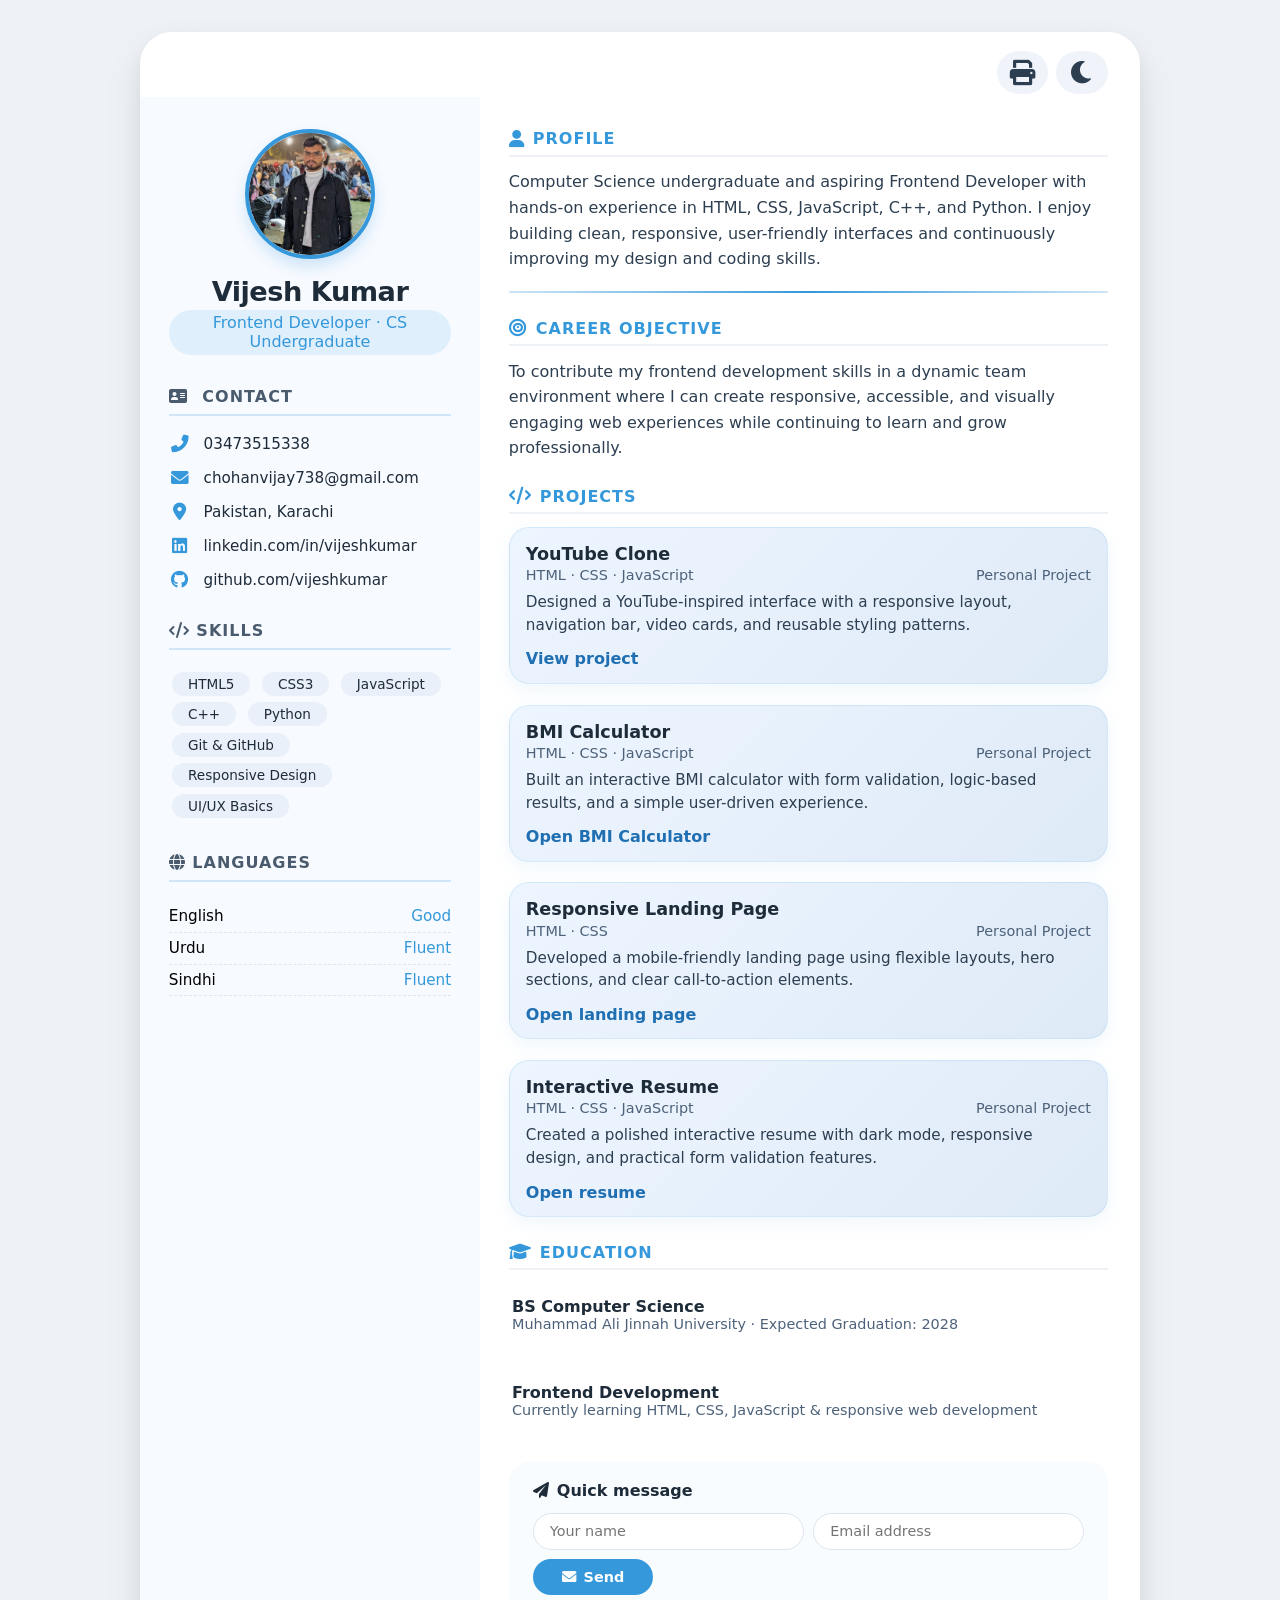
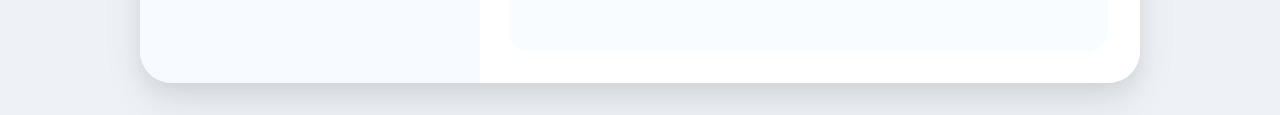
==== index.html @ eca94dfa "Add files via upload" ====
<!DOCTYPE html>
<html lang="en">

<head>
    <meta charset="UTF-8">
    <meta name="viewport" content="width=device-width, initial-scale=1.0">
    <title>Interactive Resume</title>
    <!-- Font Awesome for icons -->
    <link rel="stylesheet" href="https://cdnjs.cloudflare.com/ajax/libs/font-awesome/6.0.0-beta3/css/all.min.css">
    <link rel="stylesheet" href="style.css">
    
</head>

<body>

    <div class="resume-card" id="resumeCard">
        <!-- top bar with theme toggle -->
        <div class="top-bar">
            <div class="theme-actions">
                <button type="button" class="theme-toggle" id="printResume" aria-label="Print resume" title="Print resume">
                    <i class="fas fa-print"></i>
                </button>
                <button type="button" class="theme-toggle" id="themeToggle" aria-label="Toggle dark mode" title="Toggle dark mode">
                    <i class="fas fa-moon"></i>
                </button>
            </div>
        </div>

        <!-- main grid -->
        <div class="resume-grid">
            <!-- LEFT SIDEBAR -->
            <aside class="sidebar">
                <div class="avatar">
                    <!-- using a placeholder avatar (Font Awesome user-circle) -->
                    <!-- <div
                        class="legacy-inline-2">
                       <i class="fas fa-user-circle" class="legacy-inline-3"></i>
                    </div> -->
                    <img src="WhatsApp Image 2026-09-03 at 3.15.26 PM.jpeg" alt="Vijesh">
                    <h2>Vijesh Kumar</h2>
                    <span class="title">Frontend Developer · CS Undergraduate</span>
                </div>

                <div class="info-section">
                    <h3><i class="fas fa-address-card section-icon"></i> Contact</h3>
                    <div class="info-item"><i class="fas fa-phone-alt"></i> 03473515338 </div>
                    <div class="info-item"><i class="fas fa-envelope"></i> <a href="mailto:chohanvijay738@gmail.com"
                            class="contact-link">chohanvijay738@gmail.com</a></div>
                    <div class="info-item"><i class="fas fa-map-marker-alt"></i> Pakistan, Karachi</div>
                    <div class="info-item"><i class="fab fa-linkedin"></i> <a
                            href="https://www.linkedin.com/in/vijeshkumar" target="_blank" rel="noopener"
                            class="contact-link">linkedin.com/in/vijeshkumar</a></div>
                    <div class="info-item"><i class="fab fa-github"></i> <a href="https://github.com/vijeshkumar"
                            target="_blank" rel="noopener" class="contact-link">github.com/vijeshkumar</a></div>
                </div>

                <div class="info-section">
                    <h3><i class="fas fa-code"></i> Skills</h3>
                    <div>
                        <span class="skill-tag">HTML5</span>
                        <span class="skill-tag">CSS3</span>
                        <span class="skill-tag">JavaScript</span>
                        <span class="skill-tag">C++</span>
                        <span class="skill-tag">Python</span>
                        <span class="skill-tag">Git & GitHub</span>
                        <span class="skill-tag">Responsive Design</span>
                        <span class="skill-tag">UI/UX Basics</span>
                    </div>
                </div>

                <div class="info-section">
                    <h3><i class="fas fa-globe"></i> Languages</h3>
                    <div class="lang-item"><span>English</span> <span>Good</span></div>
                    <div class="lang-item"><span>Urdu</span> <span>Fluent</span></div>
                    <div class="lang-item"><span>Sindhi</span> <span>Fluent</span></div>
                </div>
            </aside>

            <!-- RIGHT MAIN CONTENT -->
            <main class="main-content">
                <!-- Profile -->
                <h3><i class="fas fa-user"></i> Profile</h3>
                <p class="profile-text">Computer Science undergraduate and aspiring Frontend Developer with hands-on
                    experience in HTML, CSS, JavaScript, C++, and Python. I enjoy building clean, responsive,
                    user-friendly interfaces and continuously improving my design and coding skills.</p>

                <div class="separator"></div>

                <!-- Career Objective -->
                <h3><i class="fas fa-bullseye"></i> Career Objective</h3>
                <p class="profile-text">To contribute my frontend development skills in a dynamic team environment where I can create responsive, accessible, and visually engaging web experiences while continuing to learn and grow professionally.</p>

                <!-- Projects -->
                <h3><i class="fas fa-code"></i> Projects</h3>

                <div class="exp-item">
                    <h4>YouTube Clone</h4>
                    <div class="sub"><span>HTML · CSS · JavaScript</span> <span>Personal Project</span></div>
                    <p>Designed a YouTube-inspired interface with a responsive layout, navigation bar, video cards, and reusable styling patterns.</p>
                    <a class="project-link" href="#" target="_blank" rel="noopener noreferrer">View project</a>
                </div>

                <div class="exp-item">
                    <h4>BMI Calculator</h4>
                    <div class="sub"><span>HTML · CSS · JavaScript</span> <span>Personal Project</span></div>
                    <p>Built an interactive BMI calculator with form validation, logic-based results, and a simple user-driven experience.</p>
                    <a class="project-link" href="http://127.0.0.1:5502/project2-BMI-Calculator.html" target="_blank" rel="noopener noreferrer">Open BMI Calculator</a>
                </div>

                <div class="exp-item">
                    <h4>Responsive Landing Page</h4>
                    <div class="sub"><span>HTML · CSS</span> <span>Personal Project</span></div>
                    <p>Developed a mobile-friendly landing page using flexible layouts, hero sections, and clear call-to-action elements.</p>
                    <a class="project-link" href="http://127.0.0.1:5501/task1.html" target="_blank" rel="noopener noreferrer">Open landing page</a>
                </div>

                <div class="exp-item">
                    <h4>Interactive Resume</h4>
                    <div class="sub"><span>HTML · CSS · JavaScript</span> <span>Personal Project</span></div>
                    <p>Created a polished interactive resume with dark mode, responsive design, and practical form validation features.</p>
                    <a class="project-link" href="http://127.0.0.1:5500/resume.html" target="_blank" rel="noopener noreferrer">Open resume</a>
                </div>


                <!-- Education -->
                <h3><i class="fas fa-graduation-cap"></i> Education</h3>
                <div class="edu-item">
                    <h4>BS Computer Science</h4>
                    <div class="meta">Muhammad Ali Jinnah University · Expected Graduation: 2028</div>
                </div>

                <div class="edu-item">
                    <h4>Frontend Development</h4>
                    <div class="meta">Currently learning HTML, CSS, JavaScript & responsive web development</div>
                </div>



                <!-- interactive form (JavaScript) -->
                <div class="contact-form" id="contactForm">
                    <h4><i class="fas fa-paper-plane"></i> Quick message</h4>
                    <div class="form-row">
                        <input type="text" id="nameInput" placeholder="Your name" aria-label="Your name">
                        <input type="email" id="emailInput" placeholder="Email address" aria-label="Email address">
                        <button type="button" id="sendBtn"><i class="fas fa-envelope"></i> Send</button>
                    </div>
                    <div id="formFeedback"></div>
                </div>
            </main>
        </div>
    </div>

    
<script src="script.js"></script>    

</body>

</html>
---- style.css ----
* {
    margin: 0;
    padding: 0;
    box-sizing: border-box;
    font-family: 'Segoe UI', Roboto, system-ui, sans-serif;
}

body {
    background: #eef2f7;
    display: flex;
    justify-content: center;
    align-items: center;
    min-height: 100vh;
    padding: 2rem 1rem;
    transition: background 0.3s ease;
}

/* dark mode body */
body.dark {
    background: #1e2630;
}

/* ----- RESUME CARD ----- */
.resume-card {
    max-width: 1000px;
    width: 100%;
    background: #ffffff;
    border-radius: 32px;
    box-shadow: 0 20px 40px rgba(0, 0, 0, 0.08), 0 8px 20px rgba(0, 0, 0, 0.06);
    overflow: hidden;
    transition: background 0.3s ease, box-shadow 0.3s ease;
}

body.dark .resume-card {
    background: #2a333f;
    box-shadow: 0 20px 40px rgba(0, 0, 0, 0.4);
}

/* ----- TOP BAR (theme toggle) ----- */
.top-bar {
    display: flex;
    justify-content: flex-end;
    padding: 1.2rem 2rem 0.2rem 2rem;
}

.theme-toggle {
    background: none;
    border: none;
    font-size: 1.6rem;
    color: #2c3e50;
    cursor: pointer;
    transition: transform 0.2s ease, color 0.2s ease;
    padding: 0.4rem 0.8rem;
    border-radius: 40px;
    background: #f0f4fa;
}

body.dark .theme-toggle {
    color: #f1c40f;
    background: #3a4553;
}

.theme-toggle:hover {
    transform: scale(1.1);
}

/* ----- LAYOUT: 2 columns ----- */
.resume-grid {
    display: grid;
    grid-template-columns: 34% 66%;
}

/* ----- LEFT COLUMN (sidebar) ----- */
.sidebar {
    background: #f7faff;
    padding: 2rem 1.8rem;
    transition: background 0.3s ease;
}

body.dark .sidebar {
    background: #1f2833;
}

.avatar {
    text-align: center;
    margin-bottom: 1.8rem;
}

.avatar img {
    background: #dfeaf5;
    width: 130px;
    height: 130px;
    border-radius: 50%;
    object-fit: cover;
    border: 4px solid #3498db;
    box-shadow: 0 8px 14px rgba(52, 152, 219, 0.2);


}

.avatar h2 {
    margin-top: 0.8rem;
    font-size: 1.7rem;
    font-weight: 600;
    color: #1e2b39;
    letter-spacing: -0.5px;
}

body.dark .avatar h2 {
    color: #ecf0f1;
}

.avatar .title {
    color: #3498db;
    font-weight: 500;
    font-size: 1rem;
    background: rgba(52, 152, 219, 0.12);
    display: inline-block;
    padding: 0.2rem 1.2rem;
    border-radius: 30px;
    margin-top: 0.2rem;
}

/* sidebar sections */
.info-section {
    margin: 2rem 0 1.8rem 0;
}

.info-section h3 {
    font-size: 1rem;
    text-transform: uppercase;
    letter-spacing: 1px;
    color: #4a5b6e;
    border-bottom: 2px solid rgba(52, 152, 219, 0.2);
    padding-bottom: 0.5rem;
    margin-bottom: 1.2rem;
    font-weight: 600;
}


body.dark .info-section h3 {
    color: #b0c4de;
    border-bottom-color: #3498db80;
}

body.dark .lang-item {
    color: white;
}

.info-item {
    display: flex;
    align-items: center;
    gap: 0.8rem;
    margin-bottom: 1rem;
    color: #1e2b39;
    font-size: 0.95rem;
}

body.dark .info-item {
    color: #d6e2f0;
}

.info-item i {
    width: 22px;
    color: #3498db;
    font-size: 1.1rem;
    text-align: center;
}

.skill-tag {
    display: inline-block;
    background: #e9f0fa;
    padding: 0.25rem 1rem;
    border-radius: 30px;
    font-size: 0.85rem;
    font-weight: 500;
    margin: 0.2rem 0.2rem;
    color: #1e2b39;
    transition: 0.2s;
}

body.dark .skill-tag {
    background: #2c3d52;
    color: #e0edfa;
}

.skill-tag:hover {
    background: #3498db;
    color: white;
    transform: scale(1.02);
}

.lang-item {
    display: flex;
    justify-content: space-between;
    padding: 0.4rem 0;
    border-bottom: 1px dashed #dce6f0;
    font-size: 0.95rem;
}

body.dark .lang-item {
    border-bottom-color: #3f5066;
}

.lang-item span:last-child {
    color: #3498db;
    font-weight: 500;
}

/* ----- RIGHT COLUMN (content) ----- */
.main-content {
    padding: 2rem 2rem 2rem 1.8rem;
    background: white;
    transition: background 0.3s ease;
}

body.dark .main-content {
    background: #2a333f;
}

.main-content h3 {
    font-size: 1rem;
    text-transform: uppercase;
    letter-spacing: 1px;
    color: #3498db;
    margin-top: 1.6rem;
    margin-bottom: 0.8rem;
    border-bottom: 2px solid #eef2f7;
    padding-bottom: 0.4rem;
    display: flex;
    align-items: center;
    gap: 8px;
}

body.dark .main-content h3 {
    color: #5dade2;
    border-bottom-color: #3d5068;
}

.main-content h3 i {
    font-size: 1.1rem;
}

.main-content h3:first-of-type {
    margin-top: 0;
}

.edu-item {
    margin-bottom: 1.4rem;
    padding: 0.9rem 0.2rem;
}

.exp-item {
    margin-bottom: 1.3rem;
    background: linear-gradient(135deg, #edf5ff, #dfeaf7);
    border: 1px solid rgba(52, 152, 219, 0.12);
    border-radius: 20px;
    padding: 1rem 1rem 0.9rem;
    transition: transform 0.2s ease, box-shadow 0.2s ease, background 0.2s ease;
    box-shadow: 0 6px 18px rgba(52, 152, 219, 0.08);
}

body.dark .exp-item {
    background: linear-gradient(135deg, #263446, #1d2837);
    border-color: rgba(138, 209, 255, 0.2);
    box-shadow: 0 10px 20px rgba(0, 0, 0, 0.25);
}

.exp-item:hover {
    transform: translateY(-3px);
    box-shadow: 0 10px 24px rgba(52, 152, 219, 0.12);
}

.exp-item h4 {
    font-size: 1.1rem;
    font-weight: 600;
    color: #1e2b39;
    margin-bottom: 0.2rem;
}

body.dark .exp-item h4 {
    color: #fafafa;
}

.exp-item .sub {
    display: flex;
    flex-wrap: wrap;
    justify-content: space-between;
    color: #4d627a;
    font-size: 0.9rem;
    margin: 0.2rem 0 0.5rem 0;
}

body.dark .exp-item .sub {
    color: #dfeaf7;
}

.exp-item p {
    color: #2c3e50;
    font-size: 0.95rem;
    line-height: 1.5;
    margin-top: 0.3rem;
}

body.dark .exp-item p {
    color: #edf3fa;
}

.project-link {
    display: inline-block;
    margin-top: 0.8rem;
    color: #1f6fb2;
    font-weight: 600;
    text-decoration: none;
}

.project-link:hover {
    text-decoration: underline;
}

body.dark .project-link {
    color: #8ad1ff;
}

.edu-item h4 {
    font-weight: 600;
    color: #1e2b39;
}

body.dark .edu-item h4 {
    color: #ecf0f1;
}

.edu-item .meta {
    color: #4d627a;
    font-size: 0.9rem;
}

body.dark .edu-item .meta {
    color: #b6c8dd;
}

/* ----- CONTACT FORM (interactive) ----- */
.contact-form {
    margin-top: 1.8rem;
    background: #f8fcff;
    padding: 1.2rem 1.5rem;
    border-radius: 20px;
    transition: background 0.3s ease;
}

body.dark .contact-form {
    background: #1f2a36;
}

.contact-form h4 {
    display: flex;
    align-items: center;
    gap: 8px;
    font-size: 1rem;
    color: #1e2b39;
    margin-bottom: 0.8rem;
}

body.dark .contact-form h4 {
    color: #e0edfa;
}

.form-row {
    display: flex;
    flex-wrap: wrap;
    gap: 0.6rem;
    margin-bottom: 0.8rem;
}

.form-row input {
    flex: 1 1 130px;
    padding: 0.6rem 1rem;
    border: 1px solid #dce4ed;
    border-radius: 40px;
    font-size: 0.9rem;
    background: white;
    transition: 0.2s;
}

body.dark .form-row input {
    background: #2d3a4a;
    border-color: #44586e;
    color: #ecf0f1;
}



.form-row input:focus {
    outline: none;
    border-color: #3498db;
    box-shadow: 0 0 0 3px rgba(52, 152, 219, 0.2);
}

.form-row button {
    background: #3498db;
    border: none;
    color: white;
    padding: 0.6rem 1.8rem;
    border-radius: 40px;
    font-weight: 600;
    cursor: pointer;
    transition: background 0.2s, transform 0.1s;
    font-size: 0.9rem;
    display: flex;
    align-items: center;
    gap: 8px;
}

.form-row button:hover {
    background: #2176ae;
}

.form-row button:active {
    transform: scale(0.96);
}

#formFeedback {
    margin-top: 0.5rem;
    font-size: 0.9rem;
    font-weight: 500;
    color: #27ae60;
    min-height: 1.5rem;
}

body.dark #formFeedback {
    color: #58d68d;
}

.error-feedback {
    color: #e74c3c !important;
}

/* ----- responsive ----- */
@media (max-width: 750px) {
    .resume-grid {
        grid-template-columns: 1fr;
    }

    .sidebar {
        padding: 1.8rem;
    }

    .main-content {
        padding: 1.8rem;
    }

    .top-bar {
        padding: 1rem 1.5rem 0 1.5rem;
    }
}

@media (max-width: 480px) {
    .avatar img {
        width: 100px;
        height: 100px;
    }

    .form-row input {
        flex: 1 1 100%;
    }

    .form-row button {
        width: 100%;
        justify-content: center;
    }
}

/* small extras */
.separator {
    height: 2px;
    background: linear-gradient(90deg, #3498db40, #3498db, #3498db40);
    margin: 1.2rem 0 0.8rem 0;
    border-radius: 10px;
}

.badge-icon {
    background: #3498db10;
    padding: 0.2rem 0.8rem;
    border-radius: 30px;
    font-size: 0.75rem;
    color: #3498db;
    font-weight: 600;
}


.section-icon {
    margin-right: 8px;
}

.profile-image {
    width: 130px;
    height: 130px;
    border-radius: 50%;
    object-fit: cover;
    border: 4px solid #3498db;
    box-shadow: 0 8px 14px rgba(52, 152, 219, 0.2);
    background: #dfeaf5;
}

.profile-text {
    color: #2c3e50;
    line-height: 1.6;
    margin-bottom: 1.2rem;
}

body.dark .profile-text {
    color: rgb(203, 202, 202);
}

.contact-link {
    color: inherit;
    text-decoration: none;
}

.contact-link:hover {
    text-decoration: underline;
}

.theme-actions {
    display: flex;
    gap: 0.5rem;
}

.legacy-inline-1 {
    display: flex;
    gap: 0.5rem;
}

.legacy-inline-2 {
    display: flex;
    justify-content: center;
    align-items: center;
    width: 130px;
    height: 130px;
    border-radius: 50%;
    background: #d4e4f7;
    margin: 0 auto;
    border: 4px solid #3498db;
}

.legacy-inline-3 {
    font-size: 110px;
    color: #2c3e50;
}

.legacy-inline-4 {
    width: 130px;
    height: 130px;
    border-radius: 50%;
    object-fit: cover;
    border: 4px solid #3498db;
    box-shadow: 0 8px 14px rgba(52, 152, 219, 0.2);
}

.legacy-inline-5 {
    color: #2c3e50;
    line-height: 1.6;
    margin-bottom: 1.2rem;
}

/* ----- PRINT ----- */
@media print {
    body {
        background: white !important;
        padding: 0;
    }

    .resume-card {
        max-width: none;
        box-shadow: none;
        border-radius: 0;
    }

    .top-bar,
    .contact-form {
        display: none;
    }

    .resume-grid {
        grid-template-columns: 32% 68%;
    }

    .sidebar {
        -webkit-print-color-adjust: exact;
        print-color-adjust: exact;
    }
}
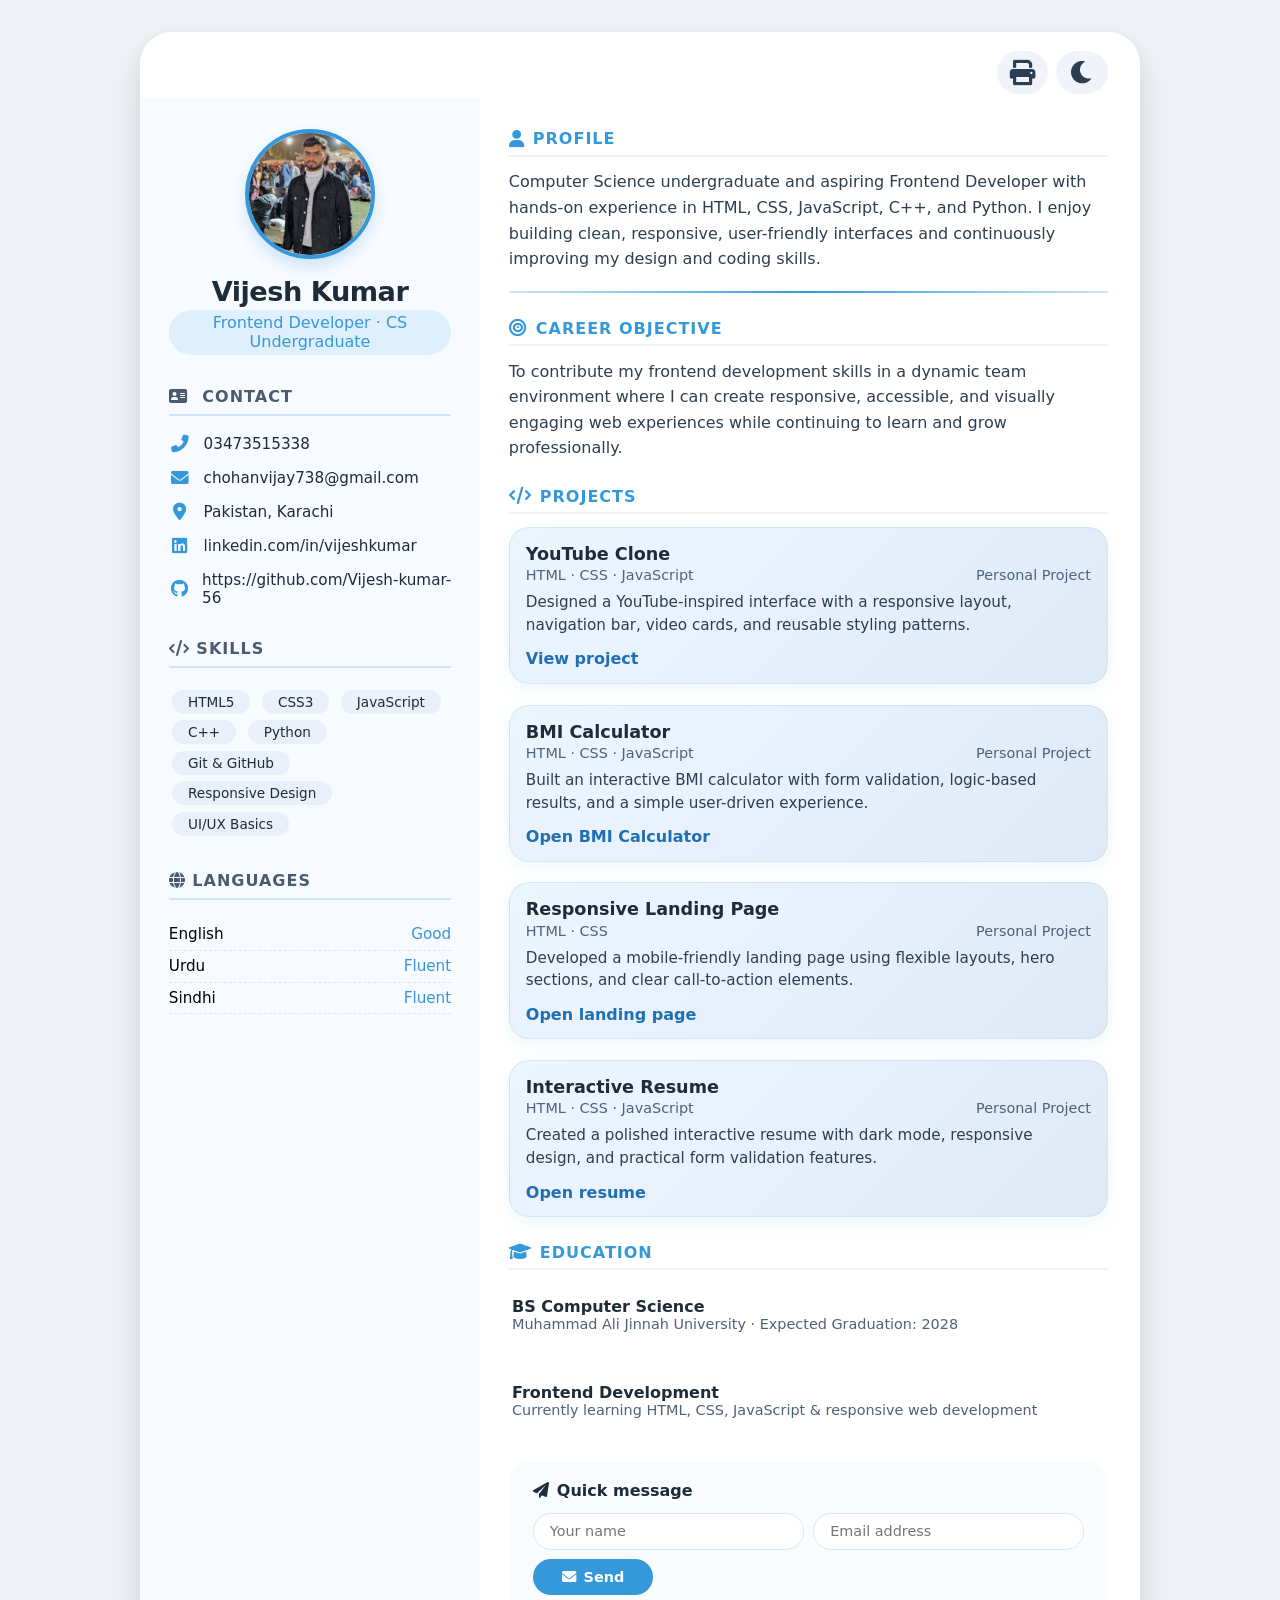
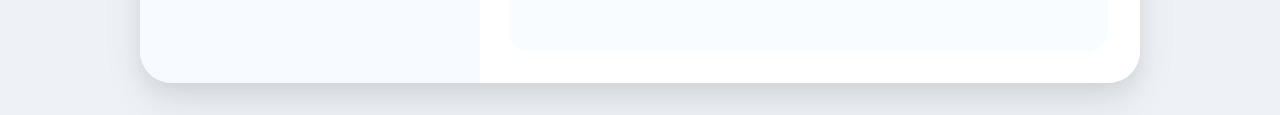
==== commit 95d365a8: "Fix HTML structure and improve formatting" ====
--- a/index.html
+++ b/index.html
@@ -51,7 +51,7 @@
                             href="https://www.linkedin.com/in/vijeshkumar" target="_blank" rel="noopener"
                             class="contact-link">linkedin.com/in/vijeshkumar</a></div>
                     <div class="info-item"><i class="fab fa-github"></i> <a href="https://github.com/vijeshkumar"
-                            target="_blank" rel="noopener" class="contact-link">github.com/vijeshkumar</a></div>
+                            target="_blank" rel="noopener" class="contact-link">https://github.com/Vijesh-kumar-56</a></div>
                 </div>
 
                 <div class="info-section">
@@ -155,4 +155,4 @@
 
 </body>
 
-</html>+</html>
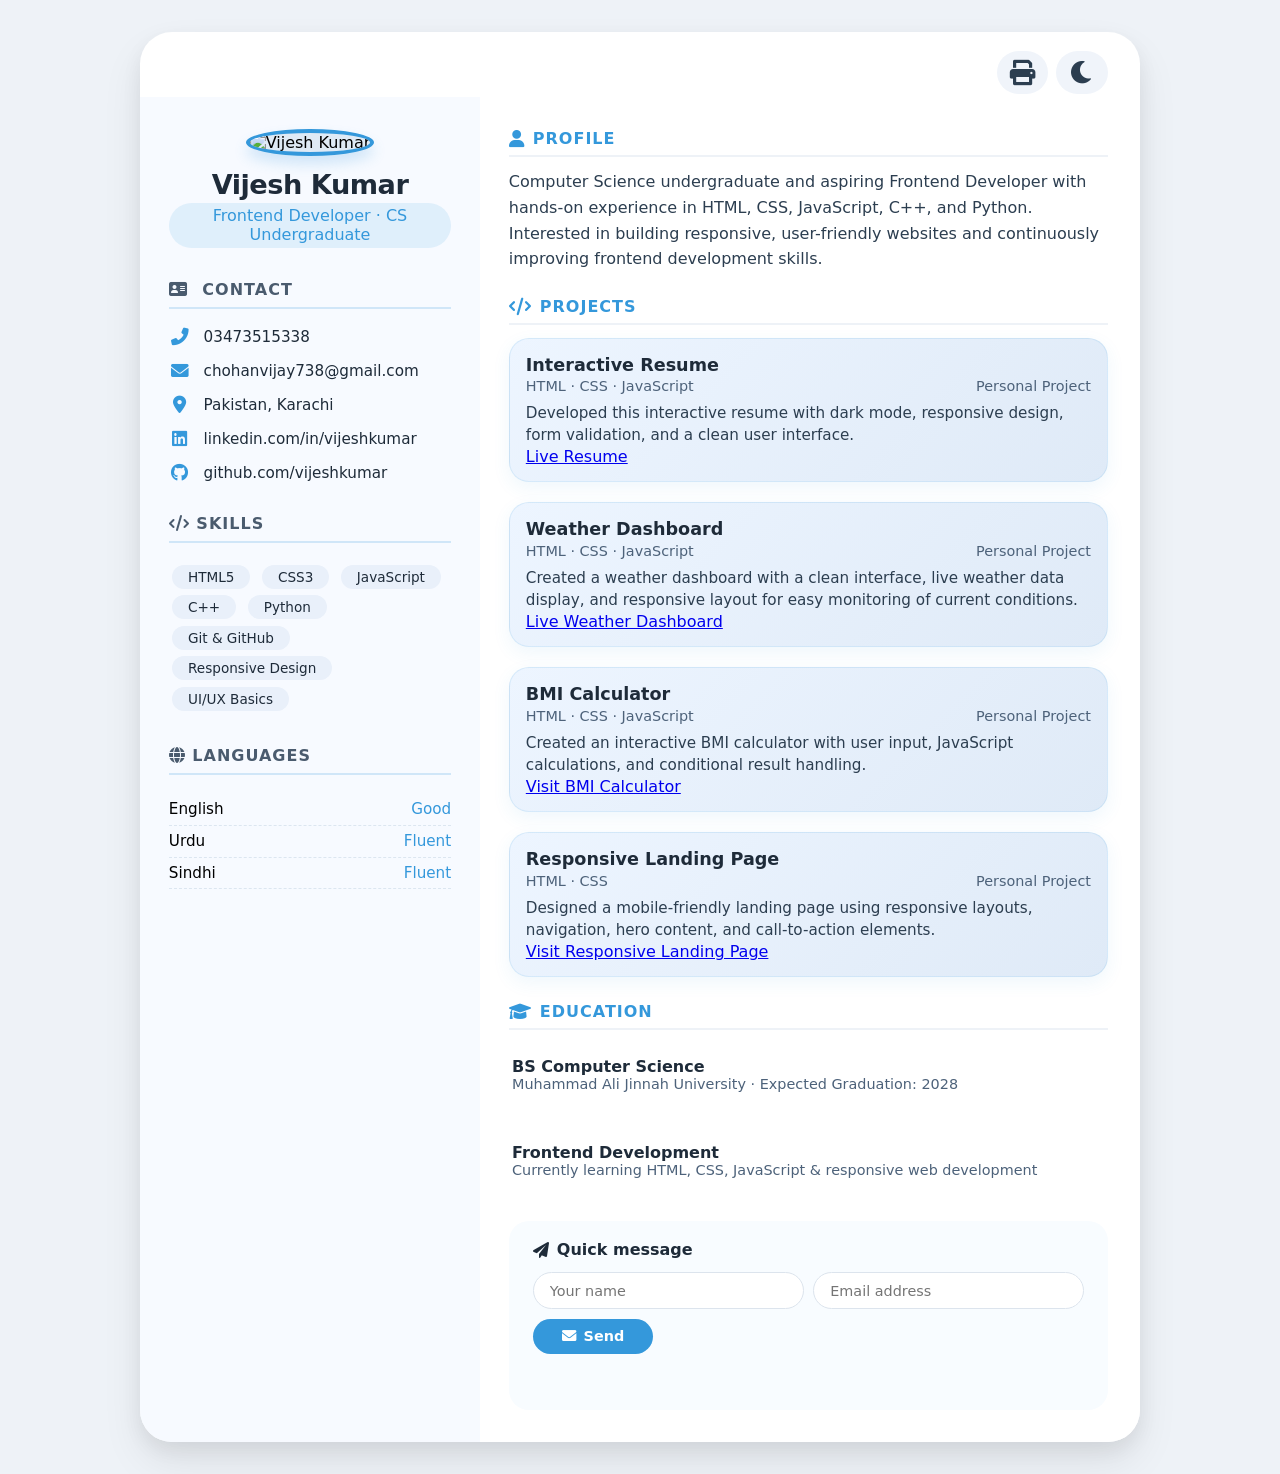
==== commit 15ec149b: "Refactor index.html for improved structure and content" ====
--- a/index.html
+++ b/index.html
@@ -5,10 +5,10 @@
     <meta charset="UTF-8">
     <meta name="viewport" content="width=device-width, initial-scale=1.0">
     <title>Interactive Resume</title>
+    <link rel="stylesheet" href="style.css">
     <!-- Font Awesome for icons -->
     <link rel="stylesheet" href="https://cdnjs.cloudflare.com/ajax/libs/font-awesome/6.0.0-beta3/css/all.min.css">
-    <link rel="stylesheet" href="style.css">
-    
+
 </head>
 
 <body>
@@ -17,10 +17,10 @@
         <!-- top bar with theme toggle -->
         <div class="top-bar">
             <div class="theme-actions">
-                <button type="button" class="theme-toggle" id="printResume" aria-label="Print resume" title="Print resume">
+                <button class="theme-toggle" id="printResume" aria-label="Print resume" title="Print resume">
                     <i class="fas fa-print"></i>
                 </button>
-                <button type="button" class="theme-toggle" id="themeToggle" aria-label="Toggle dark mode" title="Toggle dark mode">
+                <button class="theme-toggle" id="themeToggle" aria-label="Toggle dark mode" title="Toggle dark mode">
                     <i class="fas fa-moon"></i>
                 </button>
             </div>
@@ -36,7 +36,7 @@
                         class="legacy-inline-2">
                        <i class="fas fa-user-circle" class="legacy-inline-3"></i>
                     </div> -->
-                    <img src="WhatsApp Image 2026-09-03 at 3.15.26 PM.jpeg" alt="Vijesh">
+                    <img src="image.png" alt="Vijesh Kumar" class="profile-image">
                     <h2>Vijesh Kumar</h2>
                     <span class="title">Frontend Developer · CS Undergraduate</span>
                 </div>
@@ -51,7 +51,7 @@
                             href="https://www.linkedin.com/in/vijeshkumar" target="_blank" rel="noopener"
                             class="contact-link">linkedin.com/in/vijeshkumar</a></div>
                     <div class="info-item"><i class="fab fa-github"></i> <a href="https://github.com/vijeshkumar"
-                            target="_blank" rel="noopener" class="contact-link">https://github.com/Vijesh-kumar-56</a></div>
+                            target="_blank" rel="noopener" class="contact-link">github.com/vijeshkumar</a></div>
                 </div>
 
                 <div class="info-section">
@@ -81,45 +81,51 @@
                 <!-- Profile -->
                 <h3><i class="fas fa-user"></i> Profile</h3>
                 <p class="profile-text">Computer Science undergraduate and aspiring Frontend Developer with hands-on
-                    experience in HTML, CSS, JavaScript, C++, and Python. I enjoy building clean, responsive,
-                    user-friendly interfaces and continuously improving my design and coding skills.</p>
-
-                <div class="separator"></div>
-
-                <!-- Career Objective -->
-                <h3><i class="fas fa-bullseye"></i> Career Objective</h3>
-                <p class="profile-text">To contribute my frontend development skills in a dynamic team environment where I can create responsive, accessible, and visually engaging web experiences while continuing to learn and grow professionally.</p>
+                    experience in HTML, CSS, JavaScript, C++, and Python. Interested in building responsive,
+                    user-friendly websites and continuously improving frontend development skills.</p>
 
                 <!-- Projects -->
                 <h3><i class="fas fa-code"></i> Projects</h3>
 
                 <div class="exp-item">
-                    <h4>YouTube Clone</h4>
+                    <h4>Interactive Resume</h4>
                     <div class="sub"><span>HTML · CSS · JavaScript</span> <span>Personal Project</span></div>
-                    <p>Designed a YouTube-inspired interface with a responsive layout, navigation bar, video cards, and reusable styling patterns.</p>
-                    <a class="project-link" href="#" target="_blank" rel="noopener noreferrer">View project</a>
+                    <p>Developed this interactive resume with dark mode, responsive design, form validation, and a clean
+                        user interface.</p>
+
+                    <a href="https://vijesh-kumar-56.github.io/Resume/" target="_blank" rel="noopener noreferrer">Live
+                        Resume</a>
+                </div>
+
+                <div class="exp-item">
+                    <h4>Weather Dashboard</h4>
+                    <div class="sub"><span>HTML · CSS · JavaScript</span> <span>Personal Project</span></div>
+                    <p>Created a weather dashboard with a clean interface, live weather data display, and responsive
+                        layout for easy monitoring of current conditions.</p>
+                    <a href="https://vijesh-kumar-56.github.io/Weather-Dashboard-/" target="_blank"
+                        rel="noopener noreferrer">Live Weather Dashboard</a>
+
                 </div>
 
                 <div class="exp-item">
                     <h4>BMI Calculator</h4>
                     <div class="sub"><span>HTML · CSS · JavaScript</span> <span>Personal Project</span></div>
-                    <p>Built an interactive BMI calculator with form validation, logic-based results, and a simple user-driven experience.</p>
-                    <a class="project-link" href="http://127.0.0.1:5502/project2-BMI-Calculator.html" target="_blank" rel="noopener noreferrer">Open BMI Calculator</a>
+                    <p>Created an interactive BMI calculator with user input, JavaScript calculations, and conditional
+                        result handling.</p>
+                    <a href="https://github.com/Vijesh-kumar-56/BMI-Calculator" target="_blank" rel="noopener noreferrer">Visit BMI Calculator</a>
                 </div>
 
                 <div class="exp-item">
                     <h4>Responsive Landing Page</h4>
                     <div class="sub"><span>HTML · CSS</span> <span>Personal Project</span></div>
-                    <p>Developed a mobile-friendly landing page using flexible layouts, hero sections, and clear call-to-action elements.</p>
-                    <a class="project-link" href="http://127.0.0.1:5501/task1.html" target="_blank" rel="noopener noreferrer">Open landing page</a>
+                    <p>Designed a mobile-friendly landing page using responsive layouts, navigation, hero content, and
+                        call-to-action elements.
+                    </p>
+
+                    <a href="https://github.com/Vijesh-kumar-56/Food-Ly-web-site" target="_blank" rel="noopener noreferrer">Visit
+                        Responsive Landing Page</a>
                 </div>
 
-                <div class="exp-item">
-                    <h4>Interactive Resume</h4>
-                    <div class="sub"><span>HTML · CSS · JavaScript</span> <span>Personal Project</span></div>
-                    <p>Created a polished interactive resume with dark mode, responsive design, and practical form validation features.</p>
-                    <a class="project-link" href="http://127.0.0.1:5500/resume.html" target="_blank" rel="noopener noreferrer">Open resume</a>
-                </div>
 
 
                 <!-- Education -->
@@ -142,7 +148,7 @@
                     <div class="form-row">
                         <input type="text" id="nameInput" placeholder="Your name" aria-label="Your name">
                         <input type="email" id="emailInput" placeholder="Email address" aria-label="Email address">
-                        <button type="button" id="sendBtn"><i class="fas fa-envelope"></i> Send</button>
+                        <button id="sendBtn"><i class="fas fa-envelope"></i> Send</button>
                     </div>
                     <div id="formFeedback"></div>
                 </div>
@@ -150,8 +156,7 @@
         </div>
     </div>
 
-    
-<script src="script.js"></script>    
+    <script src="script.js"></script>
 
 </body>
 
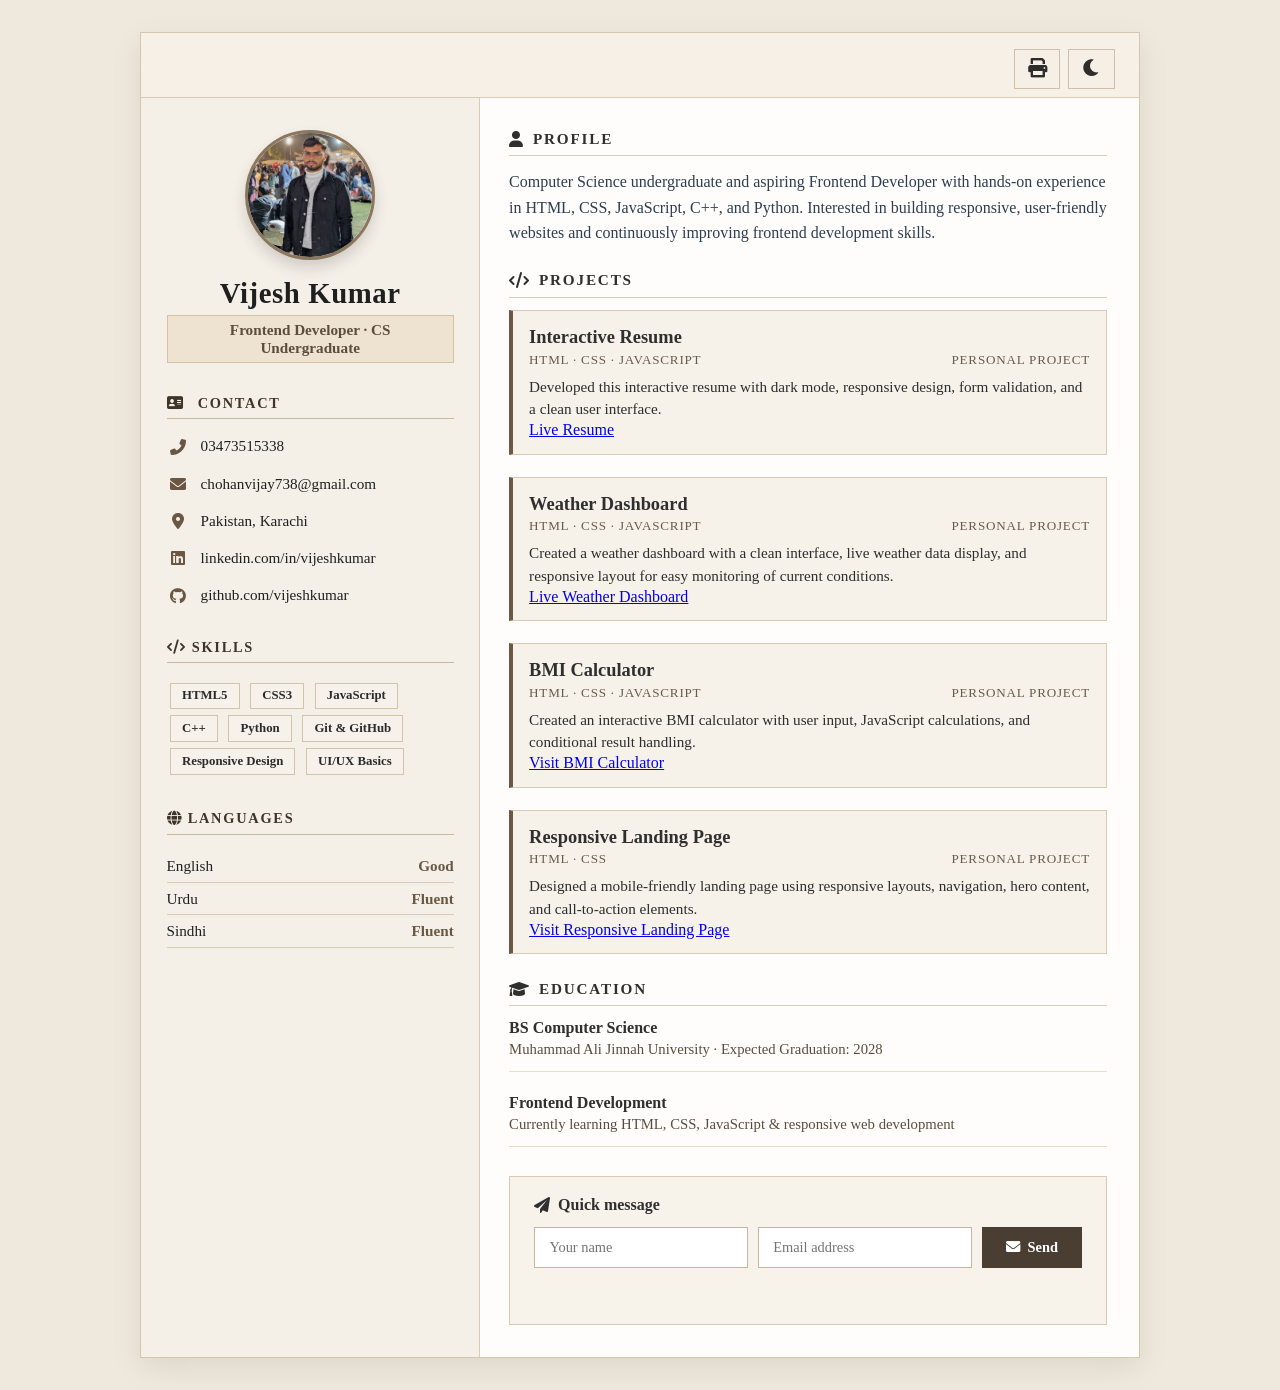
==== commit 9f31c673: "Change resume title to 'Vijesh Kumar Resume' Updated the title of the resume from 'Interactive Resum" ====
--- a/index.html
+++ b/index.html
@@ -4,7 +4,7 @@
 <head>
     <meta charset="UTF-8">
     <meta name="viewport" content="width=device-width, initial-scale=1.0">
-    <title>Interactive Resume</title>
+    <title>Vijesh Kumar Resume</title>
     <link rel="stylesheet" href="style.css">
     <!-- Font Awesome for icons -->
     <link rel="stylesheet" href="https://cdnjs.cloudflare.com/ajax/libs/font-awesome/6.0.0-beta3/css/all.min.css">
--- a/style.css
+++ b/style.css
@@ -1,67 +1,79 @@
+
+/* ----- RESET & GLOBAL ----- */
 * {
     margin: 0;
     padding: 0;
     box-sizing: border-box;
-    font-family: 'Segoe UI', Roboto, system-ui, sans-serif;
+    font-family: Georgia, 'Times New Roman', serif;
 }
 
 body {
-    background: #eef2f7;
+    background: #efe8dc;
     display: flex;
     justify-content: center;
     align-items: center;
     min-height: 100vh;
     padding: 2rem 1rem;
     transition: background 0.3s ease;
+    color: #1f1f1f;
 }
 
 /* dark mode body */
 body.dark {
-    background: #1e2630;
+    background: #171a1d;
 }
 
 /* ----- RESUME CARD ----- */
 .resume-card {
     max-width: 1000px;
     width: 100%;
-    background: #ffffff;
-    border-radius: 32px;
-    box-shadow: 0 20px 40px rgba(0, 0, 0, 0.08), 0 8px 20px rgba(0, 0, 0, 0.06);
+    background: #fffdf9;
+    border: 1px solid #d5c7ad;
+    border-radius: 0;
+    box-shadow: 0 10px 30px rgba(0, 0, 0, 0.08);
     overflow: hidden;
     transition: background 0.3s ease, box-shadow 0.3s ease;
 }
 
 body.dark .resume-card {
-    background: #2a333f;
-    box-shadow: 0 20px 40px rgba(0, 0, 0, 0.4);
+    background: #1f2428;
+    border-color: #3d3d3d;
+    box-shadow: 0 10px 30px rgba(0, 0, 0, 0.35);
 }
 
 /* ----- TOP BAR (theme toggle) ----- */
 .top-bar {
     display: flex;
     justify-content: flex-end;
-    padding: 1.2rem 2rem 0.2rem 2rem;
+    padding: 1rem 1.5rem 0.5rem;
+    background: #f6f0e7;
+    border-bottom: 1px solid #d7cbb3;
+}
+
+body.dark .top-bar {
+    background: #171d21;
+    border-bottom-color: #2f363d;
 }
 
 .theme-toggle {
-    background: none;
-    border: none;
-    font-size: 1.6rem;
-    color: #2c3e50;
+    background: #f5efe6;
+    border: 1px solid #cdbfa9;
+    font-size: 1.2rem;
+    color: #2d2d2d;
     cursor: pointer;
-    transition: transform 0.2s ease, color 0.2s ease;
-    padding: 0.4rem 0.8rem;
-    border-radius: 40px;
-    background: #f0f4fa;
+    transition: transform 0.2s ease, color 0.2s ease, background 0.2s ease;
+    padding: 0.5rem 0.8rem;
+    border-radius: 0;
 }
 
 body.dark .theme-toggle {
-    color: #f1c40f;
-    background: #3a4553;
+    color: #f5e6b6;
+    background: #292f35;
+    border-color: #4d565e;
 }
 
 .theme-toggle:hover {
-    transform: scale(1.1);
+    transform: scale(1.05);
 }
 
 /* ----- LAYOUT: 2 columns ----- */
@@ -72,13 +84,15 @@
 
 /* ----- LEFT COLUMN (sidebar) ----- */
 .sidebar {
-    background: #f7faff;
-    padding: 2rem 1.8rem;
+    background: #f4f0e8;
+    padding: 2rem 1.6rem;
+    border-right: 1px solid #d7cbb3;
     transition: background 0.3s ease;
 }
 
 body.dark .sidebar {
-    background: #1f2833;
+    background: #1c2126;
+    border-right-color: #3a4047;
 }
 
 .avatar {
@@ -92,33 +106,31 @@
     height: 130px;
     border-radius: 50%;
     object-fit: cover;
-    border: 4px solid #3498db;
-    box-shadow: 0 8px 14px rgba(52, 152, 219, 0.2);
-
-
+    border: 3px solid #8b775d;
+    box-shadow: 0 8px 14px rgba(58, 52, 42, 0.18);
 }
 
 .avatar h2 {
     margin-top: 0.8rem;
-    font-size: 1.7rem;
+    font-size: 1.8rem;
+    font-weight: 700;
+    color: #1f1f1f;
+    letter-spacing: 0.02em;
+}
+
+body.dark .avatar h2 {
+    color: #f3efe6;
+}
+
+.avatar .title {
+    color: #5d4d3a;
     font-weight: 600;
-    color: #1e2b39;
-    letter-spacing: -0.5px;
-}
-
-body.dark .avatar h2 {
-    color: #ecf0f1;
-}
-
-.avatar .title {
-    color: #3498db;
-    font-weight: 500;
-    font-size: 1rem;
-    background: rgba(52, 152, 219, 0.12);
+    font-size: 0.95rem;
+    background: #eee3d1;
     display: inline-block;
-    padding: 0.2rem 1.2rem;
-    border-radius: 30px;
-    margin-top: 0.2rem;
+    padding: 0.3rem 0.8rem;
+    margin-top: 0.35rem;
+    border: 1px solid #d6c1a0;
 }
 
 /* sidebar sections */
@@ -127,118 +139,119 @@
 }
 
 .info-section h3 {
-    font-size: 1rem;
+    font-size: 0.9rem;
     text-transform: uppercase;
-    letter-spacing: 1px;
-    color: #4a5b6e;
-    border-bottom: 2px solid rgba(52, 152, 219, 0.2);
-    padding-bottom: 0.5rem;
-    margin-bottom: 1.2rem;
-    font-weight: 600;
-}
-
+    letter-spacing: 0.12em;
+    color: #3f3429;
+    border-bottom: 1px solid #cab89d;
+    padding-bottom: 0.4rem;
+    margin-bottom: 1rem;
+    font-weight: 700;
+}
 
 body.dark .info-section h3 {
-    color: #b0c4de;
-    border-bottom-color: #3498db80;
+    color: #e5d9c7;
+    border-bottom-color: #665b4a;
 }
 
 body.dark .lang-item {
-    color: white;
+    color: #f3efe6;
 }
 
 .info-item {
     display: flex;
     align-items: center;
-    gap: 0.8rem;
-    margin-bottom: 1rem;
-    color: #1e2b39;
+    gap: 0.75rem;
+    margin-bottom: 0.9rem;
+    color: #1f1f1f;
     font-size: 0.95rem;
+    line-height: 1.5;
 }
 
 body.dark .info-item {
-    color: #d6e2f0;
+    color: #e8e2d2;
 }
 
 .info-item i {
     width: 22px;
-    color: #3498db;
-    font-size: 1.1rem;
+    color: #6b5644;
+    font-size: 1rem;
     text-align: center;
 }
 
 .skill-tag {
     display: inline-block;
-    background: #e9f0fa;
-    padding: 0.25rem 1rem;
-    border-radius: 30px;
-    font-size: 0.85rem;
-    font-weight: 500;
+    background: #f6f1ea;
+    border: 1px solid #d3c3a8;
+    padding: 0.3rem 0.7rem;
+    font-size: 0.8rem;
+    font-weight: 600;
     margin: 0.2rem 0.2rem;
-    color: #1e2b39;
+    color: #2b2b2b;
     transition: 0.2s;
 }
 
 body.dark .skill-tag {
-    background: #2c3d52;
-    color: #e0edfa;
+    background: #2d312f;
+    border-color: #4d4a45;
+    color: #efe6d3;
 }
 
 .skill-tag:hover {
-    background: #3498db;
-    color: white;
-    transform: scale(1.02);
+    background: #e8dcc3;
+    transform: translateY(-1px);
 }
 
 .lang-item {
     display: flex;
     justify-content: space-between;
-    padding: 0.4rem 0;
-    border-bottom: 1px dashed #dce6f0;
+    padding: 0.42rem 0;
+    border-bottom: 1px solid #d9ceb3;
     font-size: 0.95rem;
 }
 
 body.dark .lang-item {
-    border-bottom-color: #3f5066;
+    border-bottom-color: #45433d;
 }
 
 .lang-item span:last-child {
-    color: #3498db;
-    font-weight: 500;
+    color: #6b5644;
+    font-weight: 700;
 }
 
 /* ----- RIGHT COLUMN (content) ----- */
 .main-content {
     padding: 2rem 2rem 2rem 1.8rem;
-    background: white;
+    background: #fffdfb;
     transition: background 0.3s ease;
 }
 
 body.dark .main-content {
-    background: #2a333f;
+    background: #1d2227;
 }
 
 .main-content h3 {
-    font-size: 1rem;
+    font-size: 0.95rem;
     text-transform: uppercase;
-    letter-spacing: 1px;
-    color: #3498db;
+    letter-spacing: 0.12em;
+    color: #2f2f2f;
     margin-top: 1.6rem;
     margin-bottom: 0.8rem;
-    border-bottom: 2px solid #eef2f7;
-    padding-bottom: 0.4rem;
+    border-bottom: 1px solid #d8cdb6;
+    padding-bottom: 0.45rem;
     display: flex;
     align-items: center;
     gap: 8px;
+    font-weight: 700;
 }
 
 body.dark .main-content h3 {
-    color: #5dade2;
-    border-bottom-color: #3d5068;
+    color: #f0e9dc;
+    border-bottom-color: #4c4740;
 }
 
 .main-content h3 i {
-    font-size: 1.1rem;
+    font-size: 1rem;
 }
 
 .main-content h3:first-of-type {
@@ -247,110 +260,107 @@
 
 .edu-item {
     margin-bottom: 1.4rem;
-    padding: 0.9rem 0.2rem;
+    padding-bottom: 0.8rem;
+    border-bottom: 1px solid #e7dcc5;
 }
 
 .exp-item {
-    margin-bottom: 1.3rem;
-    background: linear-gradient(135deg, #edf5ff, #dfeaf7);
-    border: 1px solid rgba(52, 152, 219, 0.12);
-    border-radius: 20px;
+    margin-bottom: 1.4rem;
     padding: 1rem 1rem 0.9rem;
-    transition: transform 0.2s ease, box-shadow 0.2s ease, background 0.2s ease;
-    box-shadow: 0 6px 18px rgba(52, 152, 219, 0.08);
+    background: #f7f2e9;
+    border: 1px solid #d9cab1;
+    border-left: 4px solid #6f5746;
+    transition: transform 0.2s ease, box-shadow 0.2s ease;
 }
 
 body.dark .exp-item {
-    background: linear-gradient(135deg, #263446, #1d2837);
-    border-color: rgba(138, 209, 255, 0.2);
-    box-shadow: 0 10px 20px rgba(0, 0, 0, 0.25);
+    background: #20272d;
+    border-color: #4d565d;
+    border-left-color: #d0b58a;
+    box-shadow: inset 0 0 0 1px rgba(255, 255, 255, 0.04);
 }
 
 .exp-item:hover {
-    transform: translateY(-3px);
-    box-shadow: 0 10px 24px rgba(52, 152, 219, 0.12);
+    transform: translateY(-2px);
+    box-shadow: 0 4px 10px rgba(0, 0, 0, 0.06);
 }
 
 .exp-item h4 {
-    font-size: 1.1rem;
-    font-weight: 600;
-    color: #1e2b39;
+    font-size: 1.15rem;
+    font-weight: 700;
+    color: #2f2f2f;
     margin-bottom: 0.2rem;
 }
 
 body.dark .exp-item h4 {
-    color: #fafafa;
+    color: #f4ebdc;
 }
 
 .exp-item .sub {
     display: flex;
     flex-wrap: wrap;
     justify-content: space-between;
-    color: #4d627a;
-    font-size: 0.9rem;
+    color: #675b4e;
+    font-size: 0.82rem;
+    text-transform: uppercase;
+    letter-spacing: 0.06em;
     margin: 0.2rem 0 0.5rem 0;
 }
 
 body.dark .exp-item .sub {
-    color: #dfeaf7;
+    color: #c6b79c;
 }
 
 .exp-item p {
-    color: #2c3e50;
+    color: #2d2d2d;
     font-size: 0.95rem;
     line-height: 1.5;
     margin-top: 0.3rem;
 }
 
 body.dark .exp-item p {
-    color: #edf3fa;
-}
-
-.project-link {
-    display: inline-block;
-    margin-top: 0.8rem;
-    color: #1f6fb2;
-    font-weight: 600;
-    text-decoration: none;
-}
-
-.project-link:hover {
-    text-decoration: underline;
-}
-
-body.dark .project-link {
-    color: #8ad1ff;
+    color: #ffffff;
+}
+
+body.dark .exp-item a {
+    color: #ffffff;
+}
+
+body.dark .exp-item .sub {
+    color: #f2eee7;
 }
 
 .edu-item h4 {
-    font-weight: 600;
-    color: #1e2b39;
+    font-weight: 700;
+    color: #2f2f2f;
+    margin-bottom: 0.25rem;
 }
 
 body.dark .edu-item h4 {
-    color: #ecf0f1;
+    color: #f3efe7;
 }
 
 .edu-item .meta {
-    color: #4d627a;
-    font-size: 0.9rem;
+    color: #5a4c3d;
+    font-size: 0.92rem;
 }
 
 body.dark .edu-item .meta {
-    color: #b6c8dd;
+    color: #d9cab7;
 }
 
 /* ----- CONTACT FORM (interactive) ----- */
 .contact-form {
     margin-top: 1.8rem;
-    background: #f8fcff;
+    background: #f8f3ea;
     padding: 1.2rem 1.5rem;
-    border-radius: 20px;
+    border: 1px solid #d9cab1;
     transition: background 0.3s ease;
 }
 
 body.dark .contact-form {
-    background: #1f2a36;
+    background: #1c2126;
+    border-color: #3d403d;
 }
 
 .contact-form h4 {
@@ -358,12 +368,13 @@
     align-items: center;
     gap: 8px;
     font-size: 1rem;
-    color: #1e2b39;
+    color: #2f2f2f;
     margin-bottom: 0.8rem;
+    font-weight: 700;
 }
 
 body.dark .contact-form h4 {
-    color: #e0edfa;
+    color: #f3efe6;
 }
 
 .form-row {
@@ -375,35 +386,33 @@
 
 .form-row input {
     flex: 1 1 130px;
-    padding: 0.6rem 1rem;
-    border: 1px solid #dce4ed;
-    border-radius: 40px;
+    padding: 0.7rem 0.9rem;
+    border: 1px solid #c9b79d;
+    border-radius: 0;
     font-size: 0.9rem;
     background: white;
     transition: 0.2s;
 }
 
 body.dark .form-row input {
-    background: #2d3a4a;
-    border-color: #44586e;
-    color: #ecf0f1;
-}
-
-
+    background: #262d31;
+    border-color: #4a4944;
+    color: #f4efe8;
+}
 
 .form-row input:focus {
     outline: none;
-    border-color: #3498db;
-    box-shadow: 0 0 0 3px rgba(52, 152, 219, 0.2);
+    border-color: #7d6856;
+    box-shadow: 0 0 0 2px rgba(125, 104, 86, 0.15);
 }
 
 .form-row button {
-    background: #3498db;
+    background: #4a3d32;
     border: none;
     color: white;
-    padding: 0.6rem 1.8rem;
-    border-radius: 40px;
-    font-weight: 600;
+    padding: 0.7rem 1.5rem;
+    border-radius: 0;
+    font-weight: 700;
     cursor: pointer;
     transition: background 0.2s, transform 0.1s;
     font-size: 0.9rem;
@@ -413,11 +422,11 @@
 }
 
 .form-row button:hover {
-    background: #2176ae;
+    background: #352b26;
 }
 
 .form-row button:active {
-    transform: scale(0.96);
+    transform: scale(0.98);
 }
 
 #formFeedback {
@@ -590,4 +599,4 @@
         -webkit-print-color-adjust: exact;
         print-color-adjust: exact;
     }
-}+}
